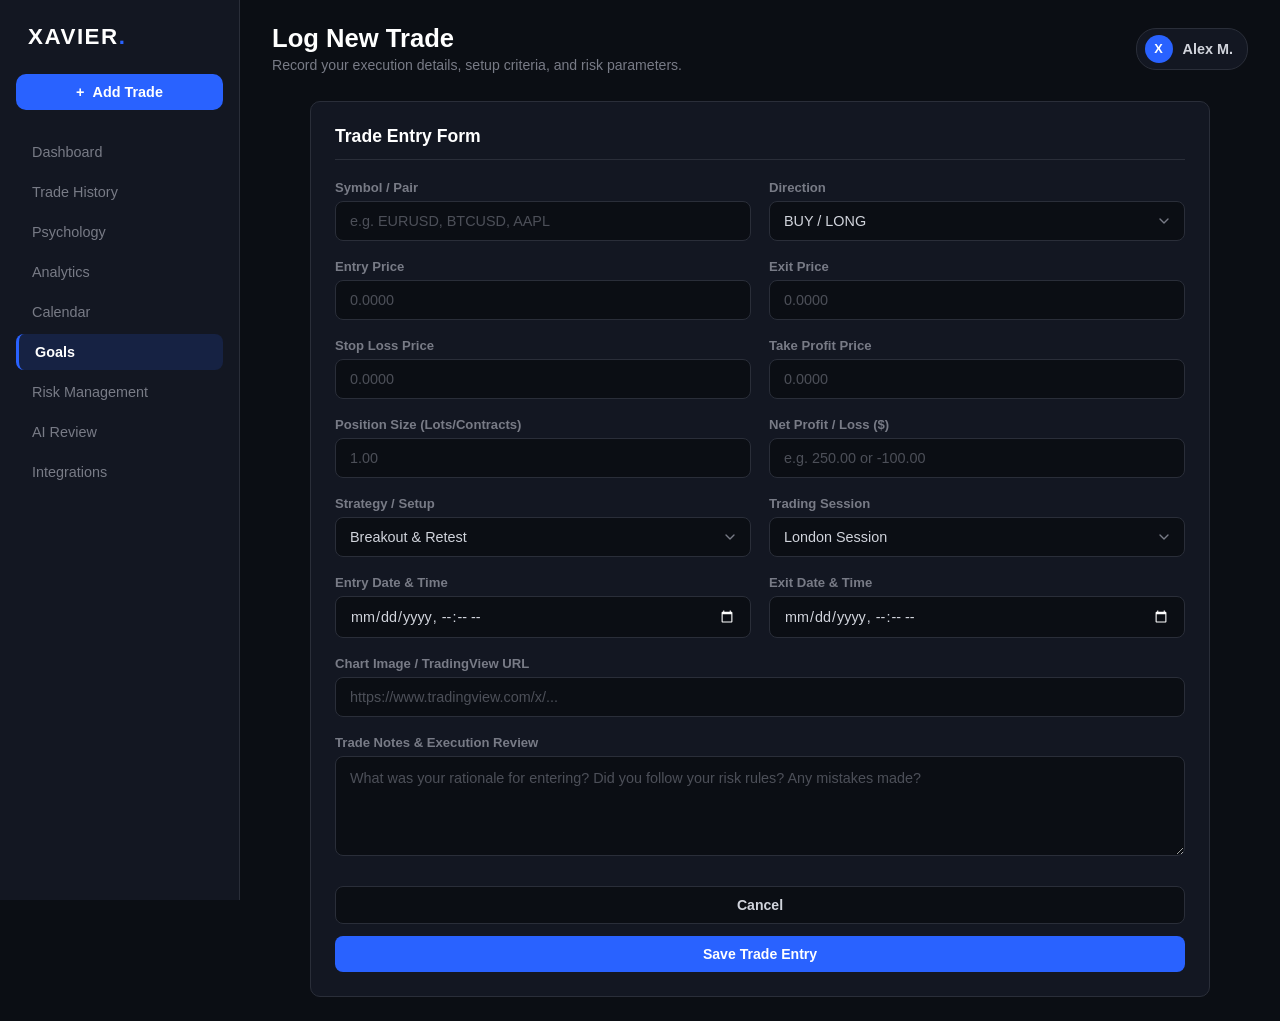
==== addtrade.html @ 109ff042 "Add HTML files for Trade Details, Trade History, and Add Trade pages; create a simple Python script" ====
<!DOCTYPE html>
<html lang="en">
<head>
  <meta charset="UTF-8">
  <meta name="viewport" content="width=device-width, initial-scale=1.0">
  <title>XAVIER — Add Trade</title>
  <link rel="stylesheet" href="Styling.css">
</head>
<body>

  <!-- SIDEBAR NAVIGATION -->
  <aside class="sidebar">
    <div class="brand">
      <span class="brand-text">XAVIER<span class="brand-accent">.</span></span>
    </div>

    <a href="addtrade.html" class="btn-add-trade-nav">+ <span>Add Trade</span></a>

    <ul class="nav-links">
      <li>
        <a href="dashboard.html"><span class="nav-text">Dashboard</span></a>
      </li>
      <li>
        <a href="Tradehistory.html"><span class="nav-text">Trade History</span></a>
      </li>
      <li>
        <a href="psychology.html"><span class="nav-text">Psychology</span></a>
      </li>
      <li>
        <a href="analytics.html"><span class="nav-text">Analytics</span></a>
      </li>
      <li>
        <a href="Calendar.html"><span class="nav-text">Calendar</span></a>
      </li>
      <li class="active">
        <a href="addtrade.html"><span class="nav-text">Goals</span></a>
      </li>
      <li>
        <a href="Riskmanagement.html"><span class="nav-text">Risk Management</span></a>
      </li>
      <li>
        <a href="AItradereview.html"><span class="nav-text">AI Review</span></a>
      </li>
      <li>
        <a href="Integrations.html"><span class="nav-text">Integrations</span></a>
      </li>
    </ul>
  </aside>

  <!-- MAIN CONTENT -->
  <main class="main-content">

    <!-- TOP HEADER -->
    <header class="top-header">
      <div class="welcome-text">
        <h1>Log New Trade</h1>
        <p>Record your execution details, setup criteria, and risk parameters.</p>
      </div>

      <div class="header-right">
        <div class="profile-pill">
          <div class="avatar">X</div>
          <span style="font-size: 0.9rem; font-weight: 600;">Alex M.</span>
        </div>
      </div>
    </header>

    <!-- ADD TRADE FORM CARD -->
    <div class="card" style="max-width: 900px; margin: 0 auto;">
      <div class="card-header">
        <span class="card-title">Trade Entry Form</span>
      </div>

      <form class="form-grid">

        <!-- Asset / Symbol -->
        <div class="form-group">
          <label for="symbol">Symbol / Pair</label>
          <input type="text" id="symbol" class="form-control" placeholder="e.g. EURUSD, BTCUSD, AAPL" required>
        </div>

        <!-- Direction -->
        <div class="form-group">
          <label for="direction">Direction</label>
          <select id="direction" class="form-control" required>
            <option value="BUY">BUY / LONG</option>
            <option value="SELL">SELL / SHORT</option>
          </select>
        </div>

        <!-- Entry Price -->
        <div class="form-group">
          <label for="entryPrice">Entry Price</label>
          <input type="number" id="entryPrice" step="any" class="form-control" placeholder="0.0000" required>
        </div>

        <!-- Exit Price -->
        <div class="form-group">
          <label for="exitPrice">Exit Price</label>
          <input type="number" id="exitPrice" step="any" class="form-control" placeholder="0.0000">
        </div>

        <!-- Stop Loss -->
        <div class="form-group">
          <label for="stopLoss">Stop Loss Price</label>
          <input type="number" id="stopLoss" step="any" class="form-control" placeholder="0.0000">
        </div>

        <!-- Take Profit -->
        <div class="form-group">
          <label for="takeProfit">Take Profit Price</label>
          <input type="number" id="takeProfit" step="any" class="form-control" placeholder="0.0000">
        </div>

        <!-- Position Size / Lots -->
        <div class="form-group">
          <label for="positionSize">Position Size (Lots/Contracts)</label>
          <input type="number" id="positionSize" step="any" class="form-control" placeholder="1.00" required>
        </div>

        <!-- Net PnL -->
        <div class="form-group">
          <label for="pnl">Net Profit / Loss ($)</label>
          <input type="number" id="pnl" step="any" class="form-control" placeholder="e.g. 250.00 or -100.00">
        </div>

        <!-- Strategy / Setup -->
        <div class="form-group">
          <label for="strategy">Strategy / Setup</label>
          <select id="strategy" class="form-control">
            <option value="Breakout">Breakout & Retest</option>
            <option value="Trend Continuation">Trend Continuation</option>
            <option value="Reversal">Reversal / Liquidity Sweep</option>
            <option value="Range Bound">Range Bound</option>
            <option value="Scalp">Scalp Execution</option>
          </select>
        </div>

        <!-- Session -->
        <div class="form-group">
          <label for="session">Trading Session</label>
          <select id="session" class="form-control">
            <option value="London">London Session</option>
            <option value="New York">New York Session</option>
            <option value="Asian">Asian Session</option>
            <option value="Overlap">London / NY Overlap</option>
          </select>
        </div>

        <!-- Entry Date/Time -->
        <div class="form-group">
          <label for="entryTime">Entry Date & Time</label>
          <input type="datetime-local" id="entryTime" class="form-control" required>
        </div>

        <!-- Exit Date/Time -->
        <div class="form-group">
          <label for="exitTime">Exit Date & Time</label>
          <input type="datetime-local" id="exitTime" class="form-control">
        </div>

        <!-- Chart Screenshot URL -->
        <div class="form-group full-width">
          <label for="screenshot">Chart Image / TradingView URL</label>
          <input type="url" id="screenshot" class="form-control" placeholder="https://www.tradingview.com/x/...">
        </div>

        <!-- Trade Notes / Execution Journal -->
        <div class="form-group full-width">
          <label for="notes">Trade Notes & Execution Review</label>
          <textarea id="notes" class="form-control" placeholder="What was your rationale for entering? Did you follow your risk rules? Any mistakes made?"></textarea>
        </div>

        <!-- Form Action Buttons -->
        <div class="form-group full-width" style="display: flex; gap: 12px; justify-content: flex-end; margin-top: 12px;">
          <a href="trade-history.html" class="btn btn-secondary">Cancel</a>
          <button type="submit" class="btn btn-primary">Save Trade Entry</button>
        </div>

      </form>
    </div>

  </main>

</body>
</html>
---- Styling.css ----
/* ==========================================================================
   XAVIER TRADING JOURNAL — COMPLETE CONSOLIDATED STYLESHEET
   ========================================================================== */

/* --------------------------------------------------------------------------
   1. CSS VARIABLES & THEME SETUP
   -------------------------------------------------------------------------- */
:root {
  /* Color Palette */
  --bg-dark: #0b0e14;
  --bg-card: #131722;
  --border-color: #2a2e39;
  
  --text-main: #d1d4dc;
  --text-muted: #787b86;
  --text-light: #ffffff;

  /* Accent Colors */
  --accent-blue: #2962ff;
  --accent-blue-hover: #1e4bd8;
  --accent-blue-bg: rgba(41, 98, 255, 0.15);

  --accent-green: #089981;
  --accent-green-bg: rgba(8, 153, 129, 0.15);

  --accent-red: #f23645;
  --accent-red-bg: rgba(242, 54, 69, 0.15);

  --accent-purple: #a855f7;
  --accent-purple-bg: rgba(168, 85, 247, 0.15);

  /* Layout & Spacing */
  --sidebar-width: 240px;
  --topbar-height: 70px;
  --border-radius: 10px;
  --font-family: -apple-system, BlinkMacSystemFont, "Segoe UI", Roboto, Oxygen, Ubuntu, Cantarell, "Helvetica Neue", sans-serif;
}

/* --------------------------------------------------------------------------
   2. GLOBAL RESETS & BASE STYLES
   -------------------------------------------------------------------------- */
* {
  box-sizing: border-box;
  margin: 0;
  padding: 0;
}

body {
  background-color: var(--bg-dark);
  color: var(--text-main);
  font-family: var(--font-family);
  display: flex;
  min-height: 100vh;
  -webkit-font-smoothing: antialiased;
}

a {
  color: inherit;
  text-decoration: none;
}

/* --------------------------------------------------------------------------
   3. SIDEBAR NAVIGATION
   -------------------------------------------------------------------------- */
.sidebar {
  width: var(--sidebar-width);
  background-color: var(--bg-card);
  border-right: 1px solid var(--border-color);
  padding: 24px 16px;
  display: flex;
  flex-direction: column;
  position: fixed;
  top: 0;
  bottom: 0;
  left: 0;
  z-index: 100;
}

.brand {
  display: flex;
  align-items: center;
  padding: 0 12px;
  margin-bottom: 24px;
}

.brand-text {
  font-size: 1.4rem;
  font-weight: 900;
  letter-spacing: 1.5px;
  color: var(--text-light);
}

.brand-accent {
  color: var(--accent-blue);
}

.btn-add-trade-nav {
  display: flex;
  align-items: center;
  justify-content: center;
  gap: 8px;
  background-color: var(--accent-blue);
  color: #fff;
  font-weight: 600;
  font-size: 0.9rem;
  padding: 10px 16px;
  border-radius: var(--border-radius);
  margin-bottom: 24px;
  transition: background-color 0.2s ease;
}

.btn-add-trade-nav:hover {
  background-color: var(--accent-blue-hover);
}

.nav-links {
  list-style: none;
  display: flex;
  flex-direction: column;
  gap: 4px;
}

.nav-section-title {
  font-size: 0.7rem;
  font-weight: 700;
  color: var(--text-muted);
  text-transform: uppercase;
  letter-spacing: 1px;
  padding: 16px 12px 6px 12px;
}

.nav-links li a {
  display: flex;
  align-items: center;
  padding: 10px 12px;
  border-radius: 8px;
  font-size: 0.9rem;
  font-weight: 500;
  color: var(--text-muted);
  transition: all 0.2s ease;
}

.nav-links li a:hover {
  color: var(--text-light);
  background-color: var(--bg-dark);
}

.nav-links li.active a {
  color: var(--text-light);
  background-color: var(--accent-blue-bg);
  border-left: 3px solid var(--accent-blue);
  font-weight: 600;
}

.nav-text {
  margin-left: 4px;
}

/* --------------------------------------------------------------------------
   4. MAIN LAYOUT & TOP HEADER
   -------------------------------------------------------------------------- */
.main-content {
  margin-left: var(--sidebar-width);
  flex: 1;
  padding: 24px 32px;
  max-width: 1600px;
}

.top-header {
  display: flex;
  justify-content: space-between;
  align-items: center;
  margin-bottom: 28px;
}

.welcome-text h1 {
  font-size: 1.6rem;
  font-weight: 800;
  color: var(--text-light);
}

.welcome-text p {
  font-size: 0.88rem;
  color: var(--text-muted);
  margin-top: 4px;
}

.header-right {
  display: flex;
  align-items: center;
  gap: 16px;
}

.profile-pill {
  display: flex;
  align-items: center;
  gap: 10px;
  background-color: var(--bg-card);
  border: 1px solid var(--border-color);
  padding: 6px 14px 6px 8px;
  border-radius: 20px;
}

.avatar {
  width: 28px;
  height: 28px;
  border-radius: 50%;
  background-color: var(--accent-blue);
  color: #fff;
  display: flex;
  align-items: center;
  justify-content: center;
  font-weight: 700;
  font-size: 0.8rem;
}

/* --------------------------------------------------------------------------
   5. GENERAL UI COMPONENTS (Cards, Buttons, Inputs, Badges, Tables)
   -------------------------------------------------------------------------- */

/* Cards */
.card {
  background-color: var(--bg-card);
  border: 1px solid var(--border-color);
  border-radius: var(--border-radius);
  padding: 24px;
}

.card-header {
  display: flex;
  justify-content: space-between;
  align-items: center;
  margin-bottom: 20px;
  padding-bottom: 12px;
  border-bottom: 1px solid var(--border-color);
}

.card-title {
  font-size: 1.1rem;
  font-weight: 700;
  color: var(--text-light);
}

/* Buttons */
.btn {
  display: inline-flex;
  align-items: center;
  justify-content: center;
  padding: 10px 18px;
  border-radius: 8px;
  font-size: 0.88rem;
  font-weight: 600;
  border: none;
  cursor: pointer;
  transition: all 0.2s ease;
}

.btn-primary {
  background-color: var(--accent-blue);
  color: #ffffff;
}

.btn-primary:hover {
  background-color: var(--accent-blue-hover);
}

.btn-secondary {
  background-color: var(--bg-dark);
  border: 1px solid var(--border-color);
  color: var(--text-main);
}

.btn-secondary:hover {
  border-color: var(--text-muted);
  color: var(--text-light);
}

/* Form Controls & Add Trade Elements */
.form-grid {
  display: grid;
  grid-template-columns: repeat(2, 1fr);
  gap: 18px;
}

.form-group {
  display: flex;
  flex-direction: column;
  gap: 6px;
}

.form-group.full-width {
  grid-column: span 2;
}

.form-group label {
  font-size: 0.82rem;
  font-weight: 600;
  color: var(--text-muted);
}

.form-control {
  background-color: var(--bg-dark);
  border: 1px solid var(--border-color);
  border-radius: 8px;
  padding: 11px 14px;
  color: var(--text-main);
  font-size: 0.9rem;
  font-family: inherit;
  transition: border-color 0.2s ease, box-shadow 0.2s ease;
}

.form-control:focus {
  outline: none;
  border-color: var(--accent-blue);
  box-shadow: 0 0 0 2px var(--accent-blue-bg);
}

.form-control::placeholder {
  color: var(--text-muted);
  opacity: 0.6;
}

/* Dark color scheme styling for date/time controls */
input[type="datetime-local"].form-control::-webkit-calendar-picker-indicator {
  filter: invert(1);
  cursor: pointer;
}

select.form-control {
  appearance: none;
  background-image: url("data:image/svg+xml;charset=UTF-8,%3csvg xmlns='http://www.w3.org/2000/svg' viewBox='0 0 24 24' fill='none' stroke='%23787b86' stroke-width='2' stroke-linecap='round' stroke-linejoin='round'%3e%3cpolyline points='6 9 12 15 18 9'%3e%3c/polyline%3e%3c/svg%3e");
  background-repeat: no-repeat;
  background-position: right 12px center;
  background-size: 16px;
  padding-right: 36px;
  cursor: pointer;
}

select.form-control option {
  background-color: var(--bg-card);
  color: var(--text-main);
}

textarea.form-control {
  resize: vertical;
  min-height: 100px;
  line-height: 1.5;
}

/* Status Indicators & Pills */
.positive { color: var(--accent-green) !important; }
.negative { color: var(--accent-red) !important; }
.neutral  { color: var(--text-muted) !important; }

.tag-pill {
  padding: 4px 8px;
  border-radius: 6px;
  font-size: 0.75rem;
  font-weight: 600;
  background-color: var(--bg-dark);
  border: 1px solid var(--border-color);
  color: var(--text-muted);
}

/* Standard Data Tables */
.table-responsive {
  overflow-x: auto;
}

.data-table {
  width: 100%;
  border-collapse: collapse;
}

.data-table th,
.data-table td {
  padding: 12px;
  text-align: left;
  border-bottom: 1px solid var(--border-color);
  font-size: 0.88rem;
}

.data-table th {
  color: var(--text-muted);
  font-weight: 600;
  background-color: var(--bg-dark);
}

/* --------------------------------------------------------------------------
   6. DASHBOARD SECTION STYLES
   -------------------------------------------------------------------------- */
.stats-grid {
  display: grid;
  grid-template-columns: repeat(auto-fit, minmax(220px, 1fr));
  gap: 20px;
  margin-bottom: 24px;
}

.stat-card {
  background-color: var(--bg-card);
  border: 1px solid var(--border-color);
  border-radius: var(--border-radius);
  padding: 20px;
  display: flex;
  flex-direction: column;
}

.stat-label {
  font-size: 0.8rem;
  color: var(--text-muted);
  font-weight: 600;
}

.stat-value {
  font-size: 1.6rem;
  font-weight: 800;
  color: var(--text-light);
  margin: 8px 0 4px 0;
}

.stat-sub {
  font-size: 0.78rem;
}

.chart-placeholder {
  height: 240px;
  display: flex;
  align-items: flex-end;
  gap: 12px;
  padding-top: 20px;
}

.chart-bar-group {
  flex: 1;
  display: flex;
  flex-direction: column;
  align-items: center;
  height: 100%;
  justify-content: flex-end;
  gap: 8px;
}

.bar {
  width: 100%;
  border-radius: 4px 4px 0 0;
  transition: height 0.3s ease;
}

.bar.win { background-color: var(--accent-green); }
.bar.loss { background-color: var(--accent-red); }

.bar-label {
  font-size: 0.75rem;
  color: var(--text-muted);
}

/* --------------------------------------------------------------------------
   7. TRADE HISTORY & FILTER STYLES
   -------------------------------------------------------------------------- */
.filters-bar {
  display: flex;
  gap: 12px;
  margin-bottom: 20px;
  flex-wrap: wrap;
}

.filter-select {
  background-color: var(--bg-card);
  border: 1px solid var(--border-color);
  color: var(--text-main);
  padding: 8px 12px;
  border-radius: 8px;
  font-size: 0.85rem;
}

.filter-select:focus {
  outline: none;
  border-color: var(--accent-blue);
}

/* --------------------------------------------------------------------------
   8. PSYCHOLOGY JOURNAL PAGE STYLES
   -------------------------------------------------------------------------- */
.psych-summary-grid {
  display: grid;
  grid-template-columns: repeat(auto-fit, minmax(200px, 1fr));
  gap: 20px;
  margin-bottom: 24px;
}

.psych-card-grid {
  display: grid;
  grid-template-columns: 1fr 2fr;
  gap: 24px;
}

.mood-selector {
  display: flex;
  justify-content: space-between;
  gap: 8px;
  margin-top: 8px;
}

.mood-option {
  flex: 1;
  text-align: center;
}

.mood-option input[type="radio"] {
  display: none;
}

.mood-badge {
  display: block;
  padding: 10px 6px;
  background-color: var(--bg-dark);
  border: 1px solid var(--border-color);
  border-radius: 8px;
  font-size: 0.8rem;
  font-weight: 600;
  color: var(--text-muted);
  cursor: pointer;
  transition: all 0.2s ease;
}

.mood-option input:checked + .mood-badge {
  background-color: var(--accent-blue-bg);
  border-color: var(--accent-blue);
  color: var(--accent-blue);
}

.score-pill {
  padding: 4px 10px;
  border-radius: 12px;
  font-size: 0.8rem;
  font-weight: 700;
}

.score-high {
  background-color: var(--accent-green-bg);
  color: var(--accent-green);
}

.score-mid {
  background-color: var(--accent-blue-bg);
  color: var(--accent-blue);
}

.score-low {
  background-color: var(--accent-red-bg);
  color: var(--accent-red);
}

.psych-feed {
  display: flex;
  flex-direction: column;
  gap: 16px;
}

.entry-card {
  background-color: var(--bg-dark);
  border: 1px solid var(--border-color);
  border-radius: 10px;
  padding: 18px;
}

.entry-card-header {
  display: flex;
  justify-content: space-between;
  align-items: center;
  margin-bottom: 12px;
  padding-bottom: 10px;
  border-bottom: 1px solid var(--border-color);
}

.entry-date {
  font-weight: 600;
  font-size: 0.95rem;
}

.entry-meta {
  display: flex;
  gap: 12px;
  align-items: center;
}

.entry-text-block {
  font-size: 0.9rem;
  line-height: 1.6;
  color: var(--text-main);
  margin-bottom: 12px;
}

.entry-tags {
  display: flex;
  flex-wrap: wrap;
  gap: 8px;
}

/* --------------------------------------------------------------------------
   9. PERFORMANCE ANALYTICS PAGE STYLES
   -------------------------------------------------------------------------- */
.analytics-header-actions {
  display: flex;
  gap: 12px;
  align-items: center;
}

.analytics-grid-top {
  display: grid;
  grid-template-columns: 2fr 1fr;
  gap: 24px;
  margin-bottom: 24px;
}

.analytics-grid-bottom {
  display: grid;
  grid-template-columns: repeat(2, 1fr);
  gap: 24px;
}

.breakdown-list {
  display: flex;
  flex-direction: column;
  gap: 16px;
}

.breakdown-item {
  display: flex;
  flex-direction: column;
  gap: 6px;
}

.breakdown-header {
  display: flex;
  justify-content: space-between;
  font-size: 0.85rem;
}

.breakdown-title {
  font-weight: 600;
  color: var(--text-main);
}

.breakdown-stats {
  color: var(--text-muted);
}

.progress-track {
  width: 100%;
  height: 8px;
  background-color: var(--bg-dark);
  border-radius: 4px;
  overflow: hidden;
  display: flex;
}

.progress-fill {
  height: 100%;
  border-radius: 4px;
}

.progress-fill.green { background-color: var(--accent-green); }
.progress-fill.red   { background-color: var(--accent-red); }
.progress-fill.blue  { background-color: var(--accent-blue); }
.progress-fill.purple{ background-color: var(--accent-purple); }

.data-list-table {
  width: 100%;
  border-collapse: collapse;
}

.data-list-table td {
  padding: 12px 0;
  border-bottom: 1px solid var(--border-color);
  font-size: 0.88rem;
}

.data-list-table tr:last-child td {
  border-bottom: none;
}

/* --------------------------------------------------------------------------
   10. TRADING CALENDAR PAGE STYLES
   -------------------------------------------------------------------------- */
.calendar-nav-bar {
  display: flex;
  justify-content: space-between;
  align-items: center;
  margin-bottom: 24px;
  background-color: var(--bg-card);
  border: 1px solid var(--border-color);
  padding: 16px 20px;
  border-radius: 12px;
}

.calendar-month-title {
  font-size: 1.3rem;
  font-weight: 700;
}

.calendar-controls {
  display: flex;
  gap: 8px;
  align-items: center;
}

.calendar-grid {
  display: grid;
  grid-template-columns: repeat(7, 1fr);
  gap: 12px;
}

.calendar-day-head {
  text-align: center;
  font-size: 0.8rem;
  font-weight: 700;
  color: var(--text-muted);
  text-transform: uppercase;
  letter-spacing: 0.5px;
  padding-bottom: 8px;
}

.calendar-day-card {
  background-color: var(--bg-card);
  border: 1px solid var(--border-color);
  border-radius: 10px;
  min-height: 110px;
  padding: 10px;
  display: flex;
  flex-direction: column;
  justify-content: space-between;
  transition: border-color 0.2s ease;
}

.calendar-day-card:hover {
  border-color: var(--accent-blue);
}

.calendar-day-card.other-month {
  opacity: 0.35;
  background-color: var(--bg-dark);
}

.calendar-day-number {
  font-weight: 600;
  font-size: 0.85rem;
  color: var(--text-muted);
}

.calendar-day-card.today .calendar-day-number {
  color: var(--accent-blue);
  font-weight: 800;
}

.day-stat-content {
  display: flex;
  flex-direction: column;
  align-items: flex-end;
  gap: 2px;
}

.day-pnl {
  font-weight: 700;
  font-size: 0.95rem;
}

.day-trade-count {
  font-size: 0.72rem;
  color: var(--text-muted);
}

.day-status-indicator {
  width: 100%;
  height: 4px;
  border-radius: 2px;
  margin-top: 6px;
}

.day-status-win     { background-color: var(--accent-green); }
.day-status-loss    { background-color: var(--accent-red); }
.day-status-neutral { background-color: var(--border-color); }

.calendar-summary-bar {
  display: grid;
  grid-template-columns: repeat(auto-fit, minmax(160px, 1fr));
  gap: 16px;
  margin-top: 24px;
}

.summary-card {
  background-color: var(--bg-card);
  border: 1px solid var(--border-color);
  border-radius: 10px;
  padding: 16px;
}

.summary-label {
  font-size: 0.78rem;
  color: var(--text-muted);
}

.summary-value {
  font-size: 1.3rem;
  font-weight: 800;
  margin-top: 4px;
}

/* --------------------------------------------------------------------------
   11. GOALS PAGE STYLES
   -------------------------------------------------------------------------- */
.goals-grid {
  display: grid;
  grid-template-columns: repeat(auto-fit, minmax(320px, 1fr));
  gap: 24px;
  margin-bottom: 32px;
}

.goal-card {
  background-color: var(--bg-card);
  border: 1px solid var(--border-color);
  border-radius: 12px;
  padding: 24px;
  display: flex;
  flex-direction: column;
  gap: 16px;
}

.goal-header {
  display: flex;
  justify-content: space-between;
  align-items: flex-start;
}

.goal-title-group h3 {
  font-size: 1.1rem;
  font-weight: 700;
}

.goal-subtitle {
  font-size: 0.8rem;
  color: var(--text-muted);
  margin-top: 4px;
}

.goal-badge {
  padding: 4px 10px;
  border-radius: 12px;
  font-size: 0.75rem;
  font-weight: 700;
}

.goal-badge-active {
  background-color: var(--accent-blue-bg);
  color: var(--accent-blue);
}

.goal-badge-completed {
  background-color: var(--accent-green-bg);
  color: var(--accent-green);
}

.goal-metrics {
  display: flex;
  justify-content: space-between;
  align-items: flex-end;
  margin-top: 4px;
}

.goal-current-val {
  font-size: 1.5rem;
  font-weight: 800;
}

.goal-target-val {
  font-size: 0.85rem;
  color: var(--text-muted);
}

.goal-progress-bar {
  width: 100%;
  height: 10px;
  background-color: var(--bg-dark);
  border-radius: 5px;
  overflow: hidden;
}

.goal-progress-fill {
  height: 100%;
  border-radius: 5px;
  transition: width 0.3s ease;
}

.fill-green  { background-color: var(--accent-green); }
.fill-blue   { background-color: var(--accent-blue); }
.fill-purple { background-color: var(--accent-purple); }

.goal-footer {
  display: flex;
  justify-content: space-between;
  font-size: 0.8rem;
  color: var(--text-muted);
  border-top: 1px solid var(--border-color);
  padding-top: 12px;
}

.new-goal-card {
  max-width: 700px;
}

/* --------------------------------------------------------------------------
   12. RISK MANAGEMENT PAGE STYLES
   -------------------------------------------------------------------------- */
.risk-summary-grid {
  display: grid;
  grid-template-columns: repeat(auto-fit, minmax(220px, 1fr));
  gap: 20px;
  margin-bottom: 24px;
}

.risk-layout-grid {
  display: grid;
  grid-template-columns: 1fr 1fr;
  gap: 24px;
  margin-bottom: 24px;
}

.calc-result-box {
  background-color: var(--bg-dark);
  border: 1px solid var(--border-color);
  border-radius: 8px;
  padding: 16px;
  margin-top: 16px;
  display: flex;
  justify-content: space-between;
  align-items: center;
}

.calc-result-val {
  font-size: 1.4rem;
  font-weight: 800;
  color: var(--accent-blue);
}

.risk-gauge-container {
  display: flex;
  flex-direction: column;
  gap: 16px;
}

.gauge-item {
  display: flex;
  flex-direction: column;
  gap: 6px;
}

.gauge-label-group {
  display: flex;
  justify-content: space-between;
  font-size: 0.85rem;
}

.gauge-title {
  font-weight: 600;
  color: var(--text-main);
}

.gauge-value {
  color: var(--text-muted);
}

.gauge-bar-track {
  width: 100%;
  height: 10px;
  background-color: var(--bg-dark);
  border-radius: 5px;
  overflow: hidden;
}

.gauge-bar-fill {
  height: 100%;
  border-radius: 5px;
}

.gauge-bar-fill.safe    { background-color: var(--accent-green); }
.gauge-bar-fill.warning { background-color: var(--accent-blue); }
.gauge-bar-fill.danger  { background-color: var(--accent-red); }

.risk-rules-table {
  width: 100%;
  border-collapse: collapse;
}

.risk-rules-table th,
.risk-rules-table td {
  padding: 12px;
  text-align: left;
  border-bottom: 1px solid var(--border-color);
  font-size: 0.88rem;
}

.risk-rules-table th {
  color: var(--text-muted);
  font-weight: 600;
  background-color: var(--bg-dark);
}

/* --------------------------------------------------------------------------
   13. AI REVIEW PAGE STYLES
   -------------------------------------------------------------------------- */
.ai-header-badge {
  display: flex;
  align-items: center;
  gap: 8px;
  background-color: var(--accent-purple-bg);
  border: 1px solid var(--accent-purple);
  color: var(--accent-purple);
  padding: 6px 14px;
  border-radius: 20px;
  font-size: 0.8rem;
  font-weight: 700;
}

.ai-grid-top {
  display: grid;
  grid-template-columns: 2fr 1fr;
  gap: 24px;
  margin-bottom: 24px;
}

.ai-score-card {
  display: flex;
  align-items: center;
  justify-content: space-between;
  background: linear-gradient(135deg, rgba(168, 85, 247, 0.1) 0%, rgba(59, 130, 246, 0.05) 100%);
  border: 1px solid rgba(168, 85, 247, 0.3);
  border-radius: 12px;
  padding: 24px;
  margin-bottom: 24px;
}

.ai-score-number {
  font-size: 3rem;
  font-weight: 900;
  color: var(--accent-purple);
  line-height: 1;
}

.ai-score-label {
  font-size: 0.85rem;
  color: var(--text-muted);
  text-transform: uppercase;
  letter-spacing: 0.5px;
  margin-top: 4px;
}

.insight-item {
  display: flex;
  gap: 16px;
  padding: 16px;
  background-color: var(--bg-dark);
  border: 1px solid var(--border-color);
  border-radius: 10px;
  margin-bottom: 12px;
}

.insight-item:last-child {
  margin-bottom: 0;
}

.insight-icon {
  width: 40px;
  height: 40px;
  border-radius: 8px;
  display: flex;
  align-items: center;
  justify-content: center;
  font-size: 1.2rem;
  flex-shrink: 0;
}

.icon-success {
  background-color: var(--accent-green-bg);
  color: var(--accent-green);
}

.icon-warning {
  background-color: var(--accent-red-bg);
  color: var(--accent-red);
}

.icon-info {
  background-color: var(--accent-blue-bg);
  color: var(--accent-blue);
}

.insight-content h4 {
  font-size: 0.95rem;
  font-weight: 700;
  margin-bottom: 4px;
}

.insight-content p {
  font-size: 0.85rem;
  color: var(--text-muted);
  line-height: 1.5;
}

.ai-prompt-box {
  display: flex;
  gap: 12px;
  margin-top: 16px;
}

.ai-prompt-input {
  flex: 1;
  background-color: var(--bg-dark);
  border: 1px solid var(--border-color);
  border-radius: 8px;
  padding: 12px 16px;
  color: var(--text-main);
  font-size: 0.9rem;
}

.ai-prompt-input:focus {
  outline: none;
  border-color: var(--accent-purple);
}

/* --------------------------------------------------------------------------
   14. PLATFORM INTEGRATIONS PAGE STYLES
   -------------------------------------------------------------------------- */
.integrations-grid {
  display: grid;
  grid-template-columns: repeat(auto-fill, minmax(320px, 1fr));
  gap: 24px;
  margin-bottom: 32px;
}

.integration-card {
  background-color: var(--bg-card);
  border: 1px solid var(--border-color);
  border-radius: 12px;
  padding: 24px;
  display: flex;
  flex-direction: column;
  justify-content: space-between;
  gap: 20px;
  transition: border-color 0.2s ease, transform 0.2s ease;
}

.integration-card:hover {
  border-color: var(--accent-blue);
}

.integration-header {
  display: flex;
  justify-content: space-between;
  align-items: flex-start;
}

.integration-icon-wrap {
  width: 48px;
  height: 48px;
  border-radius: 10px;
  background-color: var(--bg-dark);
  border: 1px solid var(--border-color);
  display: flex;
  align-items: center;
  justify-content: center;
  font-size: 1.4rem;
  font-weight: 800;
}

.integration-status {
  display: flex;
  align-items: center;
  gap: 6px;
  font-size: 0.78rem;
  font-weight: 700;
  padding: 4px 10px;
  border-radius: 12px;
}

.status-connected {
  background-color: var(--accent-green-bg);
  color: var(--accent-green);
}

.status-disconnected {
  background-color: var(--bg-dark);
  color: var(--text-muted);
  border: 1px solid var(--border-color);
}

.status-dot {
  width: 6px;
  height: 6px;
  border-radius: 50%;
}

.status-connected .status-dot {
  background-color: var(--accent-green);
}

.status-disconnected .status-dot {
  background-color: var(--text-muted);
}

.integration-body h3 {
  font-size: 1.1rem;
  font-weight: 700;
  margin-bottom: 6px;
}

.integration-body p {
  font-size: 0.85rem;
  color: var(--text-muted);
  line-height: 1.5;
}

.integration-meta {
  font-size: 0.78rem;
  color: var(--text-muted);
  display: flex;
  justify-content: space-between;
  border-top: 1px solid var(--border-color);
  padding-top: 12px;
  margin-top: 4px;
}

.webhook-key-box {
  background-color: var(--bg-dark);
  border: 1px solid var(--border-color);
  border-radius: 8px;
  padding: 12px 16px;
  display: flex;
  justify-content: space-between;
  align-items: center;
  font-family: monospace;
  font-size: 0.85rem;
  color: var(--accent-blue);
  word-break: break-all;
}

/* --------------------------------------------------------------------------
   15. MEDIA QUERIES & RESPONSIVE BREAKPOINTS
   -------------------------------------------------------------------------- */
@media (max-width: 1024px) {
  .psych-card-grid,
  .analytics-grid-top,
  .analytics-grid-bottom,
  .risk-layout-grid,
  .ai-grid-top {
    grid-template-columns: 1fr;
  }
}

@media (max-width: 900px) {
  .sidebar {
    width: 70px;
    padding: 16px 8px;
  }

  .brand-text,
  .nav-text,
  .nav-section-title,
  .btn-add-trade-nav span {
    display: none;
  }

  .main-content {
    margin-left: 70px;
    padding: 16px;
  }

  .form-grid {
    grid-template-columns: 1fr;
  }

  .form-group.full-width {
    grid-column: span 1;
  }

  .calendar-grid {
    grid-template-columns: repeat(7, minmax(70px, 1fr));
    overflow-x: auto;
  }
}
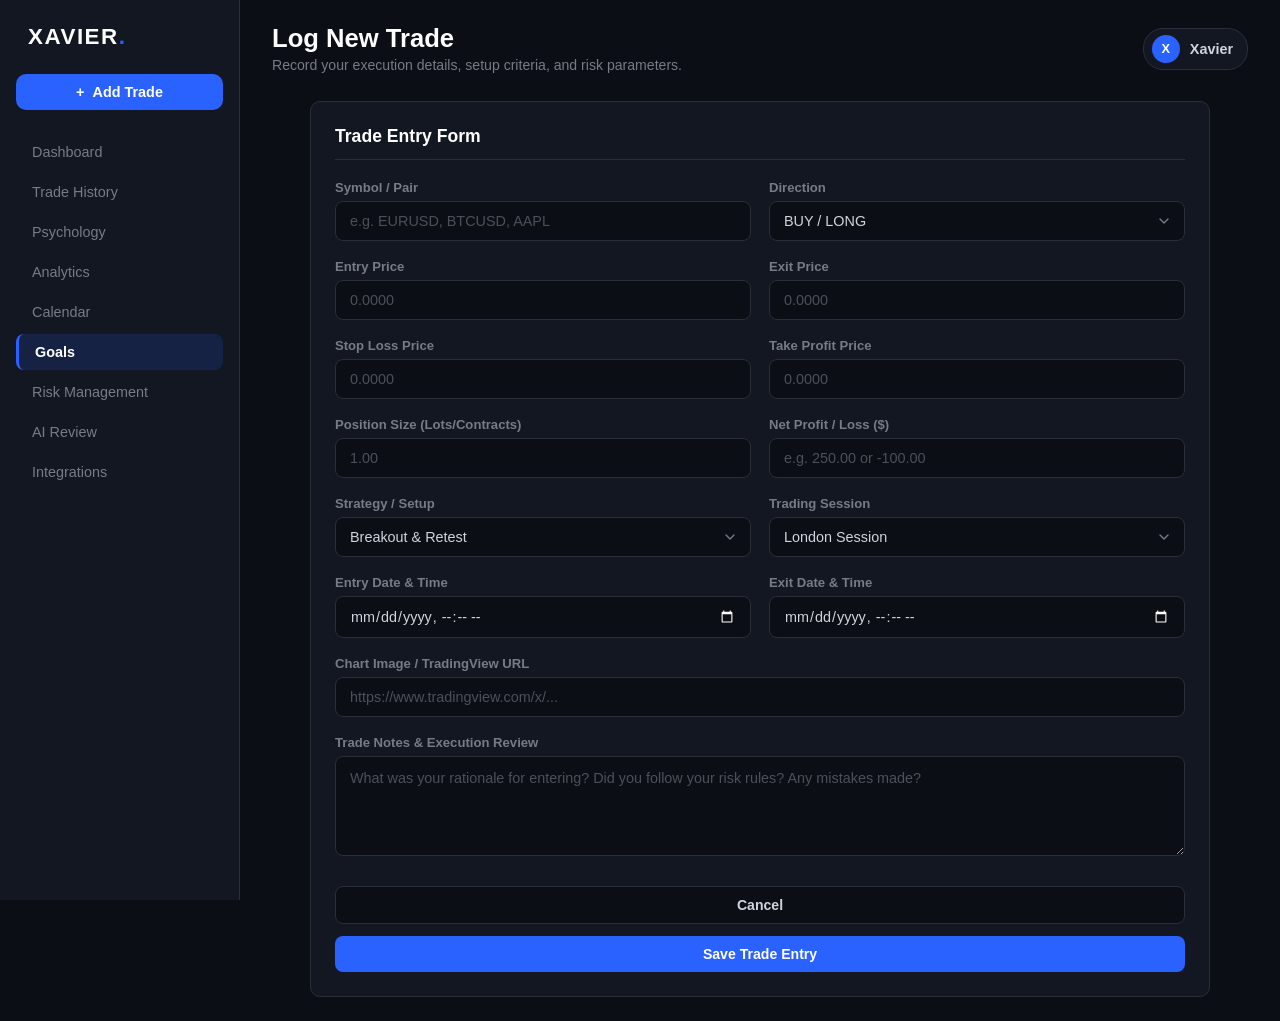
==== commit bfb90592: "Update profile name from "Alex M." to "Xavier" in addtrade.html" ====
--- a/addtrade.html
+++ b/addtrade.html
@@ -18,7 +18,7 @@
 
     <ul class="nav-links">
       <li>
-        <a href="dashboard.html"><span class="nav-text">Dashboard</span></a>
+        <a href="Index.html"><span class="nav-text">Dashboard</span></a>
       </li>
       <li>
         <a href="Tradehistory.html"><span class="nav-text">Trade History</span></a>
@@ -60,7 +60,7 @@
       <div class="header-right">
         <div class="profile-pill">
           <div class="avatar">X</div>
-          <span style="font-size: 0.9rem; font-weight: 600;">Alex M.</span>
+          <span style="font-size: 0.9rem; font-weight: 600;">Xavier</span>
         </div>
       </div>
     </header>
